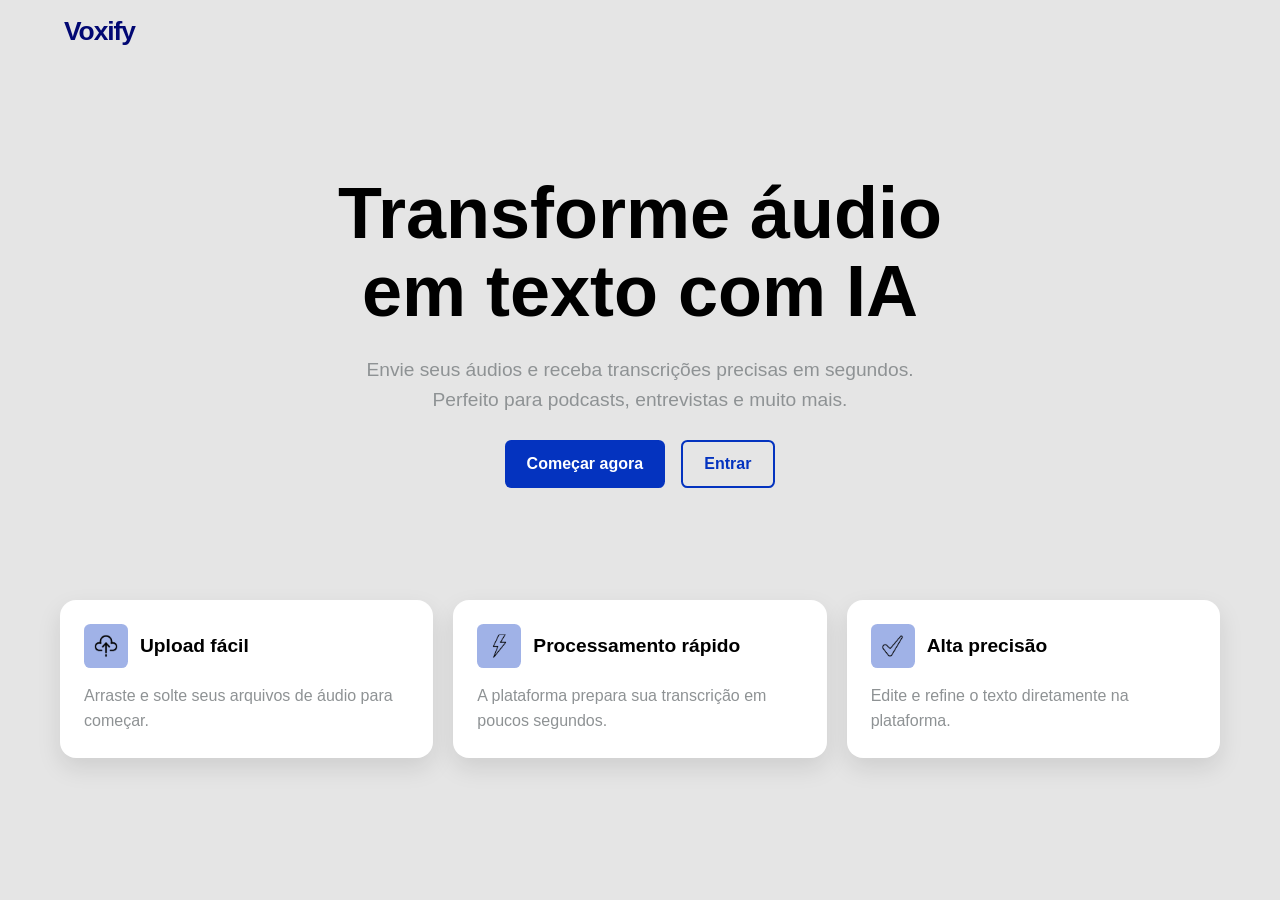
==== Front/index.html @ 1f8e4472 "Migrando autenticação para Argon2" ====
<!doctype html>
<html lang="pt-BR">
  <head>
    <meta charset="UTF-8">
    <meta name="viewport" content="width=device-width, initial-scale=1.0">
    <meta name="description" content="Voxify transforma seus áudios em texto de forma simples e rápida.">
    <meta http-equiv="Content-Security-Policy" content="default-src 'self'; img-src 'self' data:; style-src 'self' https://fonts.googleapis.com; font-src 'self' https://fonts.gstatic.com; script-src 'self'; connect-src http://127.0.0.1:8000 http://localhost:8000; base-uri 'self'; form-action 'self'; frame-ancestors 'none'">
    <meta name="referrer" content="strict-origin-when-cross-origin">
    <link rel="stylesheet" href="style/index.css">
    <title>Voxify — Áudio para texto</title>
  </head>
  <body>
    <header class="site-header">
      <nav class="menu_index" aria-label="Navegação principal">
        <a class="botao_logo" href="index.html" aria-label="Voxify, página inicial">Voxify</a>

      </nav>
    </header>
    <main class="container_principal">
      <section class="container_1" aria-labelledby="titulo-principal">
        <h1 id="titulo-principal" class="titulo_principal">Transforme áudio em texto com IA</h1>
        <p class="paragrafo_principal">Envie seus áudios e receba transcrições precisas em segundos. Perfeito para podcasts, entrevistas e muito mais.</p>
        <div class="botoes">
          <a class="botao_1" href="registro.html">Começar agora</a>
          <a class="botao_2" href="login.html">Entrar</a>
        </div>
      </section>
      <section id="recursos" class="container_2" aria-label="Recursos">
        <article class="card">
          <div class="header"><img class="icone" src="assets/upload-na-nuvem.png" alt=""><h2 class="titulo_card">Upload fácil</h2></div>
          <p class="paragrafo_card">Arraste e solte seus arquivos de áudio para começar.</p>
        </article>
        <article class="card">
          <div class="header"><img class="icone" src="assets/instantaneo.png" alt=""><h2 class="titulo_card">Processamento rápido</h2></div>
          <p class="paragrafo_card">A plataforma prepara sua transcrição em poucos segundos.</p>
        </article>
        <article class="card">
          <div class="header"><img class="icone" src="assets/marca-de-verificacao.png" alt=""><h2 class="titulo_card">Alta precisão</h2></div>
          <p class="paragrafo_card">Edite e refine o texto diretamente na plataforma.</p>
        </article>
      </section>
    </main>
  </body>
</html>
---- Front/style/index.css ----
@import url("variables.css");
@import url("base_style.css");

.site-header { padding: 1rem clamp(1.25rem, 5vw, 4rem); }
.menu_index { display: flex; align-items: center; justify-content: space-between; margin: 0 auto; max-width: 72rem; }
.botao_logo { color: var(--cor-primaria); font-size: 1.65rem; font-weight: 800; letter-spacing: -.04em; }
.botao_login, .botao_1, .botao_2 { display: inline-flex; align-items: center; justify-content: center; border-radius: var(--raio-peq); font-weight: 600; transition: transform var(--transicao), background-color var(--transicao); }
.botao_login, .botao_1 { background: var(--cor-secundaria); color: #fff; }
.botao_login { padding: .65rem 1.25rem; }
.container_principal { max-width: 75rem; margin: 0 auto; padding: 0 1.25rem 3rem; }
.container_1 { display: flex; flex-direction: column; align-items: center; gap: var(--espaco-md); padding: clamp(3rem, 9vw, 7rem) 1rem; text-align: center; }
.titulo_principal { max-width: 17ch; font-size: clamp(2.35rem, 6vw, 4.5rem); line-height: 1.08; }
.paragrafo_principal { max-width: 38rem; color: var(--texto-secundaria); font-size: clamp(1rem, 2vw, 1.2rem); line-height: 1.6; }
.botoes { display: flex; flex-wrap: wrap; justify-content: center; gap: 1rem; }
.botao_1, .botao_2 { min-height: 3rem; padding: .8rem 1.35rem; }
.botao_2 { border: 2px solid var(--cor-secundaria); color: var(--cor-secundaria); }
.botao_login:hover, .botao_1:hover, .botao_2:hover { transform: translateY(-2px); }
.container_2 { display: grid; grid-template-columns: repeat(3, minmax(0, 1fr)); gap: 1.25rem; padding-bottom: 2rem; }
.card { display: flex; flex-direction: column; gap: 1rem; padding: 1.5rem; background: var(--bg_card); border-radius: var(--raio-grossa); box-shadow: var(--sombra-card); transition: transform var(--transicao); }
.card:hover { transform: translateY(-4px); }
.header { display: flex; align-items: center; gap: .75rem; }
.icone { width: 2.75rem; height: 2.75rem; padding: .65rem; object-fit: contain; background: var(--cor-icone); border-radius: var(--raio-peq); }
.titulo_card { font-size: 1.2rem; }
.paragrafo_card { color: var(--texto-secundaria); line-height: 1.55; }
@media (max-width: 700px) { .container_2 { grid-template-columns: 1fr; } .card { max-width: 30rem; margin: 0 auto; width: 100%; } }
@media (max-width: 420px) { .site-header { padding-inline: 1rem; } .container_principal { padding-inline: 1rem; } .botoes { width: 100%; } .botao_1, .botao_2 { width: 100%; } }
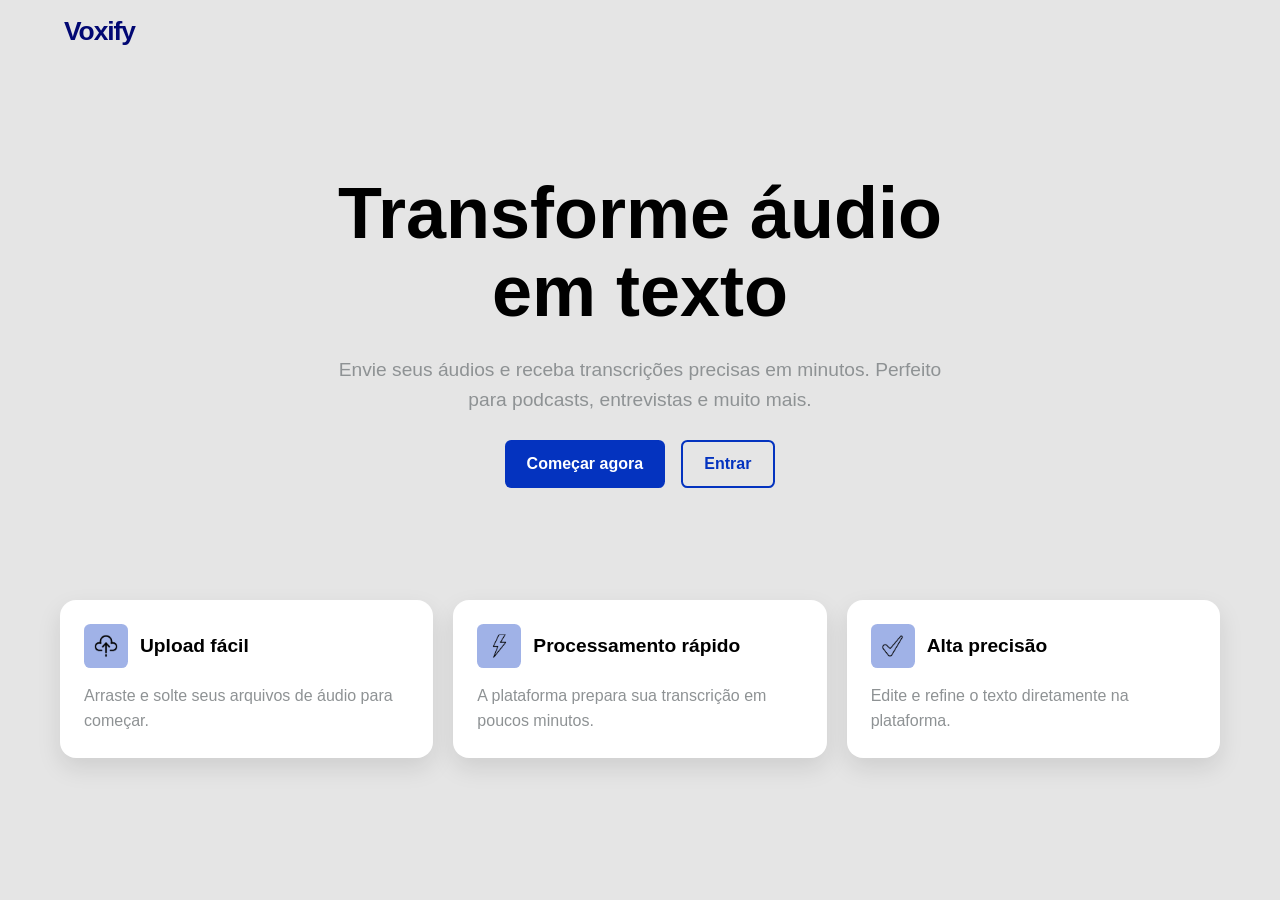
==== commit a8293365: "Alterações nos arquivos" ====
--- a/Front/index.html
+++ b/Front/index.html
@@ -4,7 +4,7 @@
     <meta charset="UTF-8">
     <meta name="viewport" content="width=device-width, initial-scale=1.0">
     <meta name="description" content="Voxify transforma seus áudios em texto de forma simples e rápida.">
-    <meta http-equiv="Content-Security-Policy" content="default-src 'self'; img-src 'self' data:; style-src 'self' https://fonts.googleapis.com; font-src 'self' https://fonts.gstatic.com; script-src 'self'; connect-src http://127.0.0.1:8000 http://localhost:8000; base-uri 'self'; form-action 'self'; frame-ancestors 'none'">
+    <meta http-equiv="Content-Security-Policy" content="default-src 'self'; img-src 'self' data:; style-src 'self' https://fonts.googleapis.com; font-src 'self' https://fonts.gstatic.com; script-src 'self'; connect-src http://127.0.0.1:8000 http://localhost:8000 https://voxify-api-lgv4.onrender.com; base-uri 'self'; form-action 'self'; frame-ancestors 'none'">
     <meta name="referrer" content="strict-origin-when-cross-origin">
     <link rel="stylesheet" href="style/index.css">
     <title>Voxify — Áudio para texto</title>
@@ -18,8 +18,8 @@
     </header>
     <main class="container_principal">
       <section class="container_1" aria-labelledby="titulo-principal">
-        <h1 id="titulo-principal" class="titulo_principal">Transforme áudio em texto com IA</h1>
-        <p class="paragrafo_principal">Envie seus áudios e receba transcrições precisas em segundos. Perfeito para podcasts, entrevistas e muito mais.</p>
+        <h1 id="titulo-principal" class="titulo_principal">Transforme áudio em texto</h1>
+        <p class="paragrafo_principal">Envie seus áudios e receba transcrições precisas em minutos. Perfeito para podcasts, entrevistas e muito mais.</p>
         <div class="botoes">
           <a class="botao_1" href="registro.html">Começar agora</a>
           <a class="botao_2" href="login.html">Entrar</a>
@@ -32,7 +32,7 @@
         </article>
         <article class="card">
           <div class="header"><img class="icone" src="assets/instantaneo.png" alt=""><h2 class="titulo_card">Processamento rápido</h2></div>
-          <p class="paragrafo_card">A plataforma prepara sua transcrição em poucos segundos.</p>
+          <p class="paragrafo_card">A plataforma prepara sua transcrição em poucos minutos.</p>
         </article>
         <article class="card">
           <div class="header"><img class="icone" src="assets/marca-de-verificacao.png" alt=""><h2 class="titulo_card">Alta precisão</h2></div>
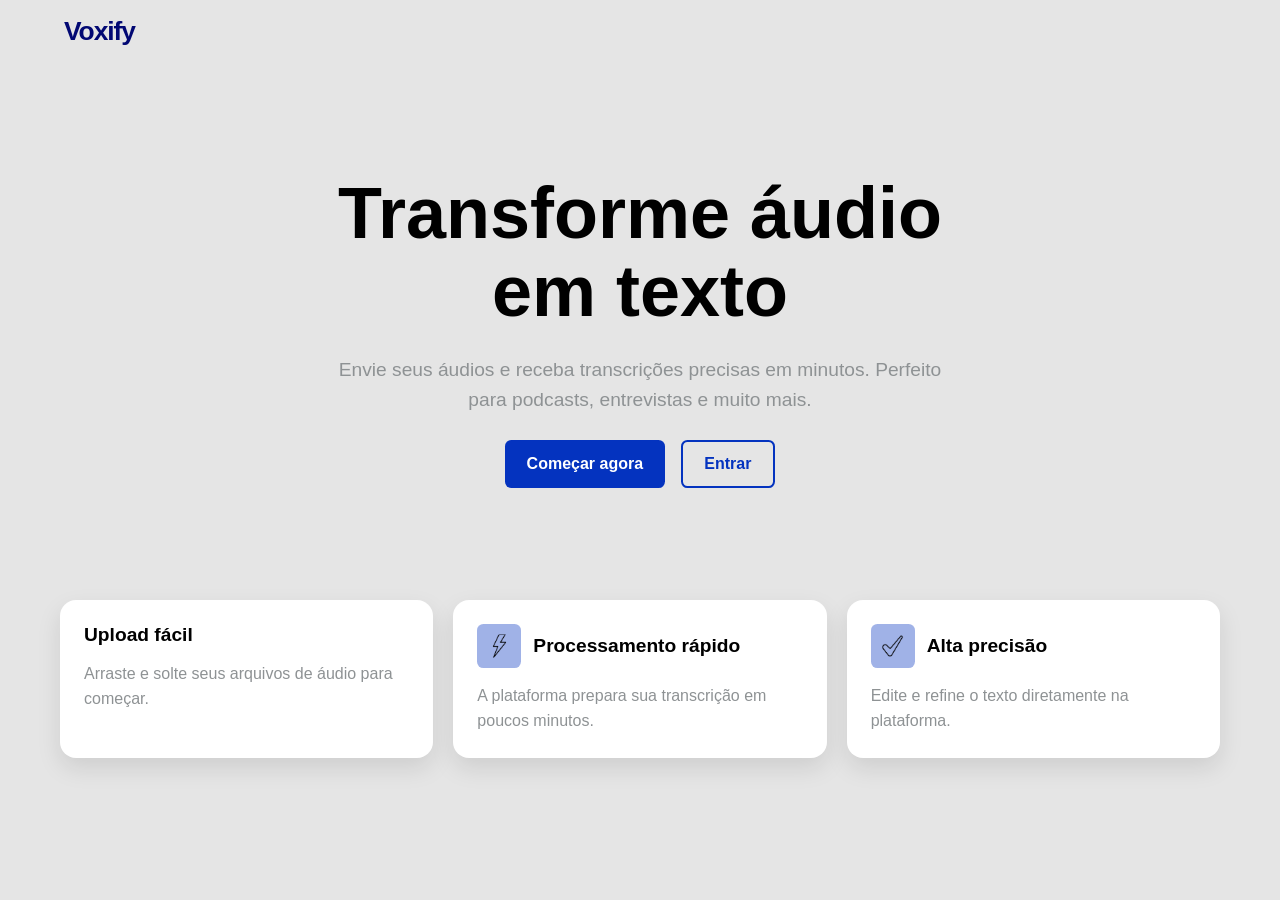
==== commit 6a177638: "descreva a alteração" ====
--- a/Front/index.html
+++ b/Front/index.html
@@ -27,7 +27,7 @@
       </section>
       <section id="recursos" class="container_2" aria-label="Recursos">
         <article class="card">
-          <div class="header"><img class="icone" src="assets/upload-na-nuvem.png" alt=""><h2 class="titulo_card">Upload fácil</h2></div>
+          <div class="header"><h2 class="titulo_card">Upload fácil</h2></div>
           <p class="paragrafo_card">Arraste e solte seus arquivos de áudio para começar.</p>
         </article>
         <article class="card">
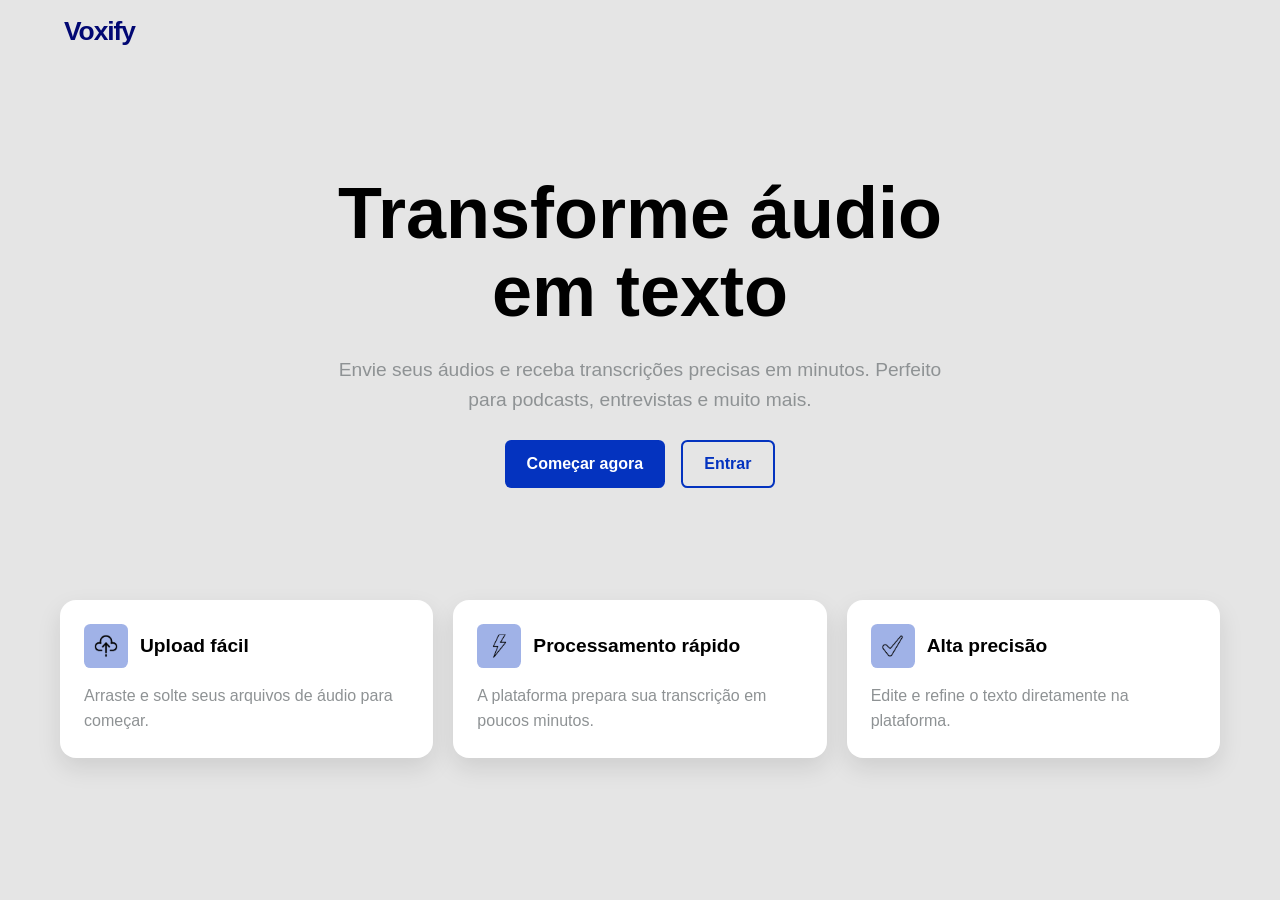
==== commit e2dc8699: "merge: integra histórico do remote # Conflicts: #	Back/.gitignore #	Back/app/services/transcription_" ====
--- a/Front/index.html
+++ b/Front/index.html
@@ -27,7 +27,7 @@
       </section>
       <section id="recursos" class="container_2" aria-label="Recursos">
         <article class="card">
-          <div class="header"><h2 class="titulo_card">Upload fácil</h2></div>
+          <div class="header"><img class="icone" src="assets/upload-na-nuvem.png" alt=""><h2 class="titulo_card">Upload fácil</h2></div>
           <p class="paragrafo_card">Arraste e solte seus arquivos de áudio para começar.</p>
         </article>
         <article class="card">
